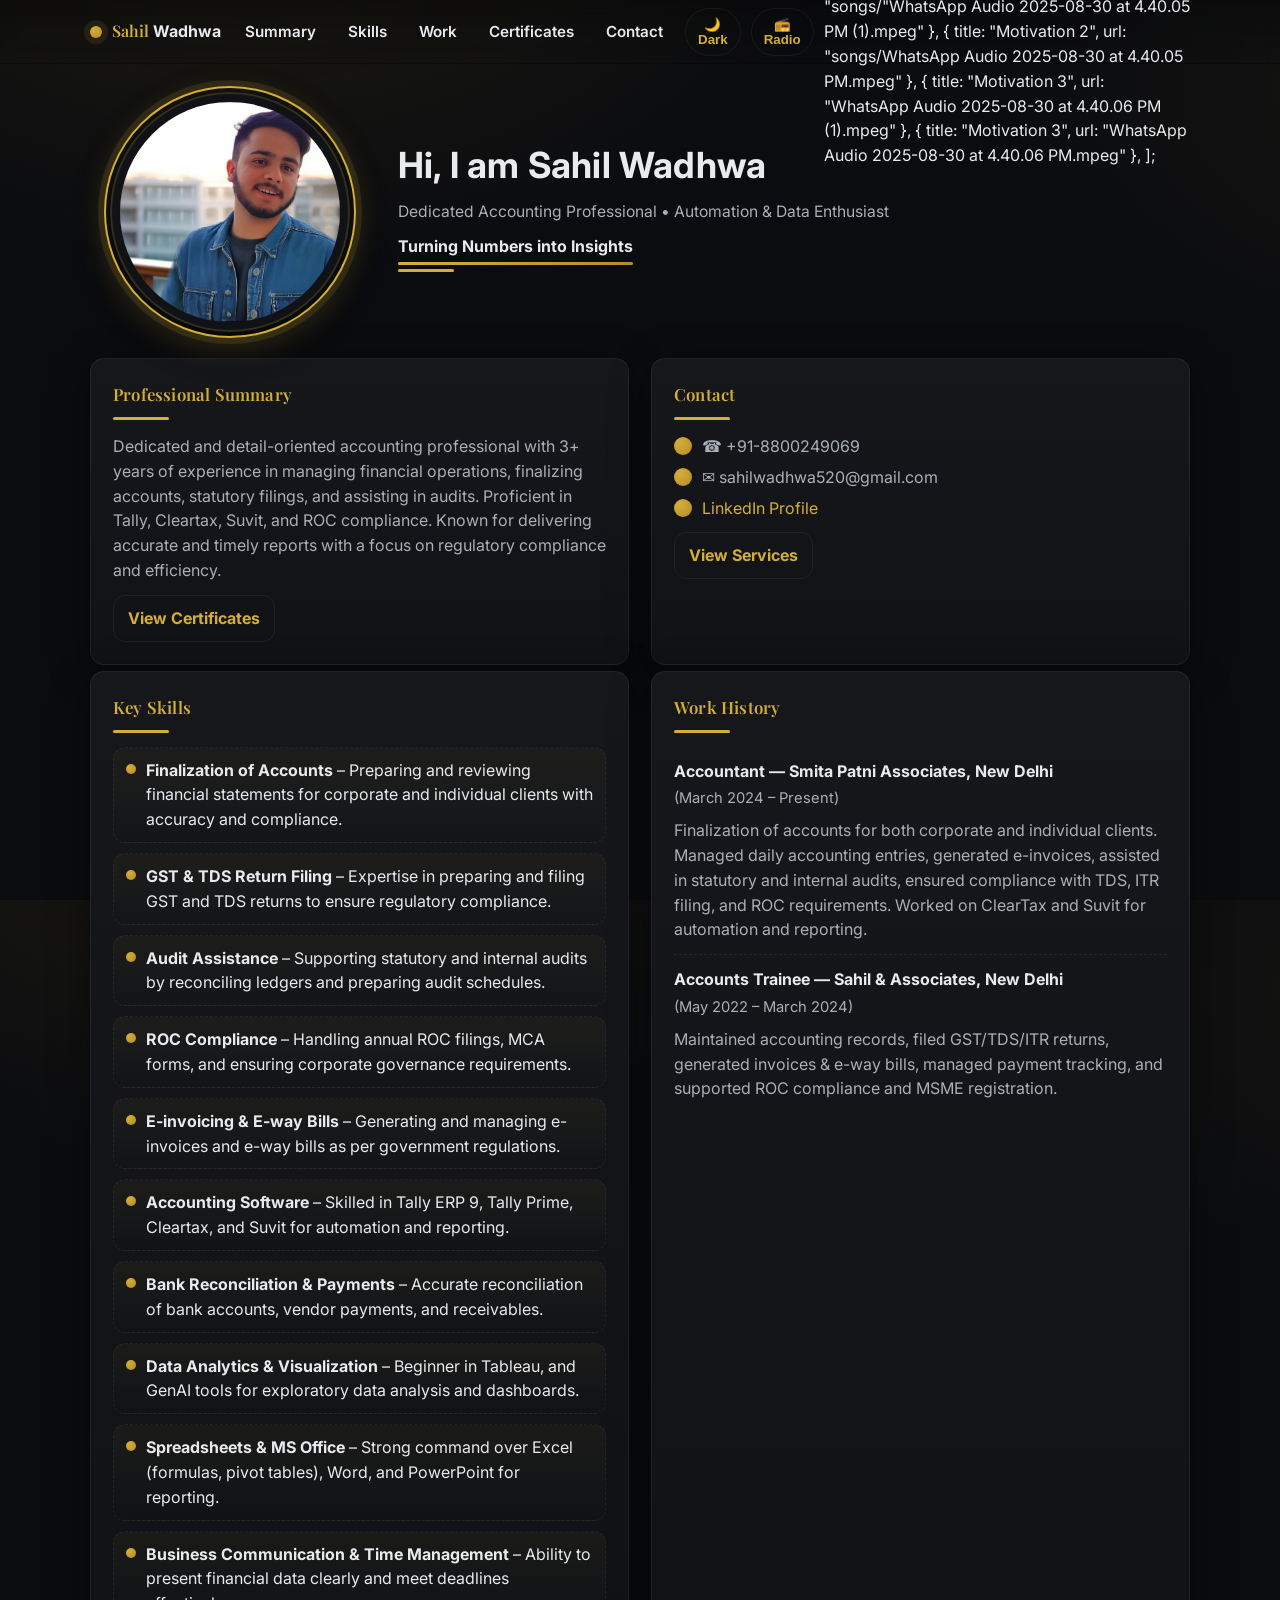
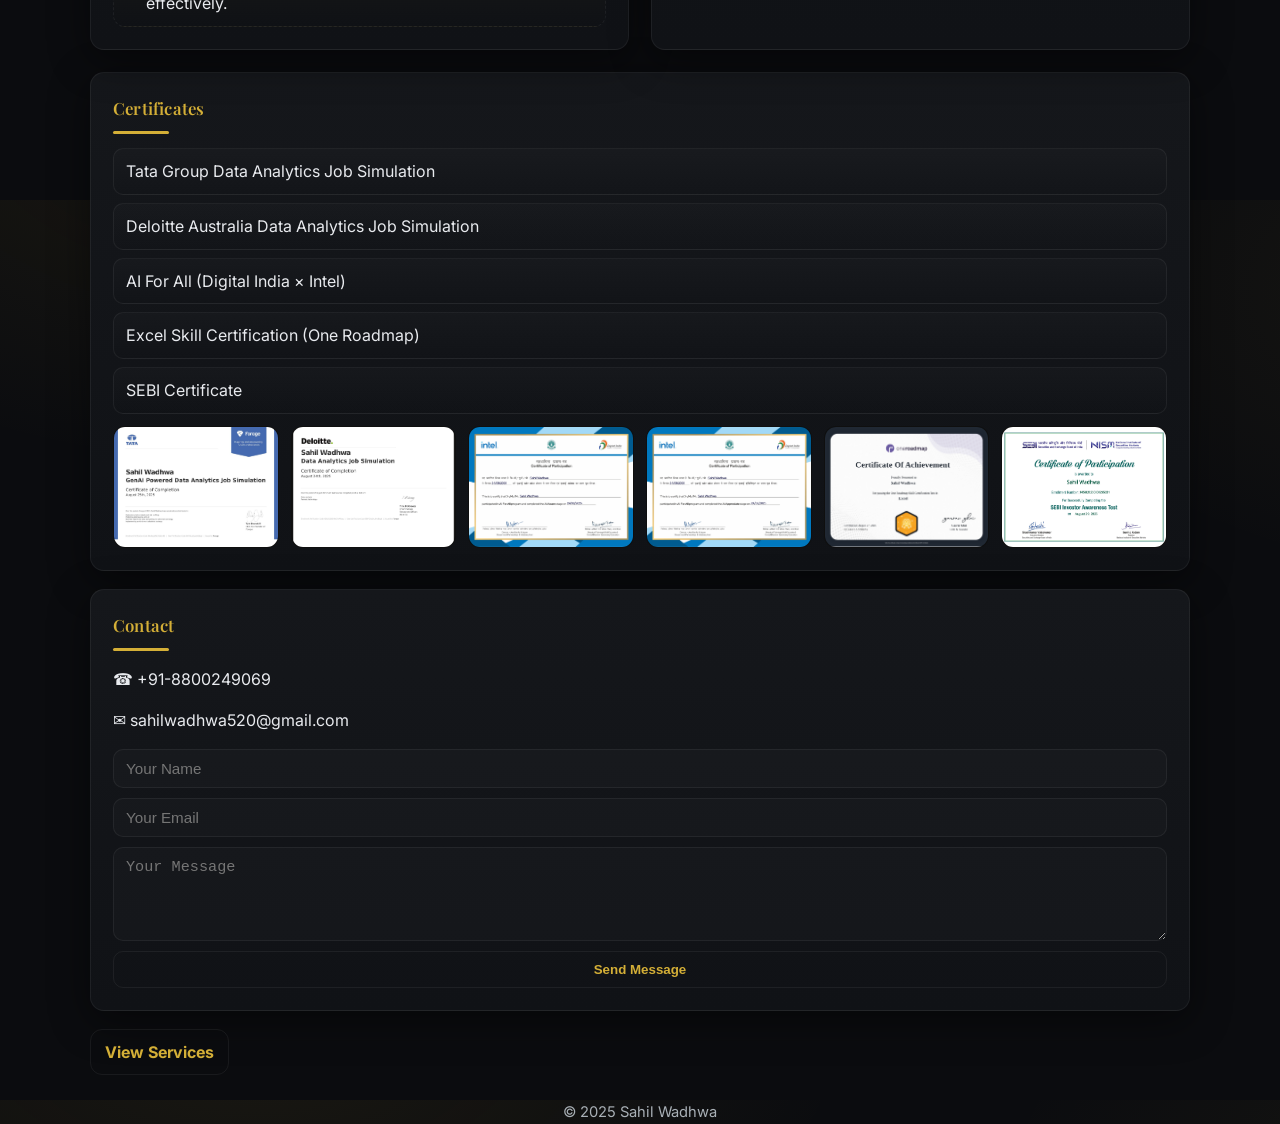
==== index.html @ a4e57da7 "Update index.html" ====
<!DOCTYPE html>
<html lang="en">
<head>
  <meta charset="utf-8" />
  <meta name="viewport" content="width=device-width,initial-scale=1"/>
  <title>Sahil Wadhwa — Portfolio / Resume</title>

  <!-- Fonts -->
  <link href="https://fonts.googleapis.com/css2?family=Inter:wght@300;400;600;700&family=Playfair+Display:wght@600&display=swap" rel="stylesheet">

  <style>
    :root{
      /* Gold palette */
      --gold: #d4af37;
      --gold-2: #b88a2a;
      --gold-soft: rgba(212, 175, 55, 0.18);

      /* Dark theme */
      --bg: #0b0c0f;
      --surface: #101216;
      --text: #e8eaee;
      --muted: #a9b0b6;
      --border: rgba(255,255,255,0.06);
      --shadow: 0 10px 40px rgba(0,0,0,0.45);

      /* Layout */
      --wrap: 1100px;
      --radius: 14px;
      --pad: 22px;
      --nav-height: 64px;
    }

    /* Light theme overrides */
    body.light {
      --bg: #fbfbfd;
      --surface: #ffffff;
      --text: #15171a;
      --muted: #5b6168;
      --border: rgba(0,0,0,0.08);
      --shadow: 0 10px 40px rgba(212,175,55,0.10);
    }

    /* Base reset */
    *{ box-sizing:border-box; }
    html,body{ height:100%; }
    body{
      margin:0;
      font-family: Inter, system-ui, -apple-system, "Segoe UI", Roboto, Arial, sans-serif;
      background:
        radial-gradient(1000px 600px at 20% -10%, rgba(212,175,55,0.08), transparent 60%),
        radial-gradient(900px 500px at 120% 10%, rgba(212,175,55,0.06), transparent 60%),
        var(--bg);
      color: var(--text);
      line-height:1.55;
      -webkit-font-smoothing:antialiased;
      -moz-osx-font-smoothing:grayscale;
      transition: background .35s ease, color .35s ease;
      padding-top: var(--nav-height); /* room for sticky nav */
    }

    a { color: var(--gold); text-decoration:none; }
    a:hover { text-decoration:underline; }

    .wrap { width:min(var(--wrap), 94%); margin: 28px auto 52px; }

    /* NAV */
    .nav {
      position: fixed;
      top: 0;
      left: 0;
      right: 0;
      height: var(--nav-height);
      z-index: 1200;
      backdrop-filter: blur(8px);
      display: flex;
      align-items: center;
      justify-content: center;
      background: linear-gradient(180deg, rgba(0,0,0,0.28), rgba(0,0,0,0.00));
      border-bottom: 1px solid transparent;
    }
    body.light .nav {
      background: linear-gradient(180deg, rgba(255,255,255,0.95), rgba(255,255,255,0.85));
      border-bottom: 1px solid var(--border);
    }
    .nav-inner{
      width:min(var(--wrap), 94%);
      display:flex;
      align-items:center;
      justify-content:space-between;
      gap:12px;
    }
    .brand{
      display:flex;
      align-items:center;
      gap:10px;
      font-weight:700;
    }
    .brand .mark{
      width:12px; height:12px; border-radius:50%;
      background: radial-gradient(circle at 30% 30%, var(--gold), var(--gold-2));
      box-shadow:0 0 0 6px rgba(212,175,55,0.10);
    }
    .brand em{
      font-family:"Playfair Display", serif;
      font-style:normal;
      color: var(--gold);
      font-weight:600;
    }

    /* nav links + hamburger */
    .nav-controls{ display:flex; align-items:center; gap:10px; }
    .nav-links{
      display:flex;
      gap:8px;
      align-items:center;
    }
    .nav-links a{
      padding:8px 12px;
      border-radius:10px;
      color: var(--text);
      font-weight:600;
      font-size:0.95rem;
      white-space:nowrap;
    }
    .nav-links a:hover{
      background: rgba(255,255,255,0.02);
      border:1px solid var(--border);
    }
    .toggle{
      display:inline-flex;
      align-items:center;
      gap:8px;
      padding:8px 12px;
      border-radius:999px;
      border:1px solid var(--border);
      background: transparent;
      color: var(--gold);
      cursor:pointer;
      font-weight:600;
    }

    /* Mobile: hamburger button */
    .hamburger{
      display:none;
      width:42px; height:42px; border-radius:8px;
      border:1px solid transparent;
      background:transparent;
      align-items:center; justify-content:center;
      cursor:pointer;
    }
    .hamburger:focus{ outline:2px solid rgba(212,175,55,0.14) }

    /* Mobile menu panel */
    .mobile-menu{
      display:none;
      position: fixed;
      top: var(--nav-height);
      left: 0;
      right: 0;
      background: linear-gradient(180deg, rgba(0,0,0,0.85), rgba(0,0,0,0.95));
      padding: 12px;
      z-index:1100;
      border-bottom: 1px solid var(--border);
    }
    .mobile-menu a{
      display:block;
      padding:10px 12px;
      border-radius:10px;
      color: var(--text);
      font-weight:600;
      text-decoration:none;
    }
    .mobile-menu a + a{ margin-top:8px; }

    /* HERO */
    .hero{
      display:grid; grid-template-columns: 280px 1fr; gap:28px; align-items:center;
      margin-top:8px; margin-bottom:26px;
    }
    @media (max-width:920px){
      .hero{ grid-template-columns: 1fr; text-align:center; gap:16px }
      .nav-links{ display:none; }
      .hamburger{ display:flex; }
    }

    .photo{
      width: 240px; height: 240px; margin: 0 auto;
      border-radius: 50%;
      position: relative;
      background: radial-gradient(60% 60% at 50% 40%, rgba(212,175,55,0.18), transparent 60%), var(--surface);
      box-shadow: inset 0 0 0 2px var(--gold-soft), 0 12px 40px rgba(0,0,0,0.25);
      display:grid; place-items:center;
    }
    .photo::before{
      content:""; position:absolute; inset:-6px;
      border-radius:50%;
      border: 2px solid var(--gold);
      box-shadow: 0 0 0 6px rgba(212,175,55,0.12), 0 8px 30px rgba(212,175,55,0.20);
      pointer-events:none;
    }
    .photo img{
      width: 92%; height: 92%; object-fit:cover; border-radius:50%;
      box-shadow: inset 0 0 0 2px rgba(255,255,255,0.06);
      display:block;
    }

    .hero h1{
      margin:0 0 6px 0; font-size: clamp(26px, 4.2vw, 36px);
      font-weight:700; letter-spacing:.2px;
    }
    .sub{
      margin:2px 0 10px 0; color: var(--muted); font-size: 0.98rem;
    }
    .tagline{
      display:inline-block; position:relative; font-weight:700;
      color: var(--text);
    }
    .tagline::after{
      content:""; position:absolute; left:0; right:0; bottom:-6px; height:3px;
      background: linear-gradient(90deg, var(--gold), var(--gold-2));
      border-radius:3px;
    }

    /* Card sections */
    .grid{
      display:grid; grid-template-columns: 1fr 1fr; gap:22px; margin-top: 6px;
    }
    @media (max-width:920px){ .grid{ grid-template-columns: 1fr } }

    .card{
      background: linear-gradient(180deg, rgba(255,255,255,0.02), rgba(0,0,0,0.02)), var(--surface);
      border:1px solid var(--border);
      border-radius: var(--radius);
      padding: var(--pad);
      box-shadow: var(--shadow);
    }

    .card h2{
      margin:0 0 10px 0; font-size:1.05rem; color:var(--gold);
      font-family:"Playfair Display", serif; font-weight:600; letter-spacing:.2px;
      display:flex; align-items:center; gap:10px;
    }
    .hline{
      height:3px; width:56px; background: var(--gold); border-radius:3px; margin: 10px 0 14px 0;
    }

    /* Summary text */
    .summary p{ margin:0; color: var(--muted); }

    /* Skills — clean checklist (no bars/percentages) */
    .skills ul{ list-style:none; padding:0; margin:0; display:grid; gap:10px }
    .skills li{
      display:flex; align-items:flex-start; gap:10px; color: var(--text);
      padding:10px 12px; border:1px dashed var(--border); border-radius: 12px;
      background: linear-gradient(180deg, rgba(212,175,55,0.05), rgba(0,0,0,0.02));
    }
    .dot{
      flex:0 0 auto; width:10px; height:10px; border-radius:50%;
      background: radial-gradient(circle at 30% 30%, var(--gold), var(--gold-2));
      margin-top:6px;
    }
    .skills b{ font-weight:700 }

    /* Work history */
    .jobs .item{ padding:12px 0; border-bottom:1px dashed var(--border) }
    .jobs .item:last-child{ border-bottom:none }
    .jobs h3{ margin:0; font-size:1rem; }
    .jobs .meta{ color: var(--muted); font-size:0.92rem; margin-top:4px }
    .jobs p{ margin:8px 0 0 0; color: var(--muted) }

    /* Certificates */
    .cert-list{
      display:grid; gap:8px; margin: 4px 0 10px 0;
    }
    .cert-list a{
      display:block; padding:10px 12px; border-radius: 10px;
      background: linear-gradient(180deg, rgba(255,255,255,0.02), rgba(0,0,0,0.02));
      border:1px solid var(--border); color: var(--text);
    }
    .cert-list a:hover{
      background: rgba(212,175,55,0.08);
      text-decoration:none;
    }
    .thumbs{
      display:grid; grid-template-columns: repeat(auto-fit, minmax(160px, 1fr)); gap:12px; margin-top:12px;
    }
    .thumbs a{
      display:block; border-radius: 12px; overflow:hidden; border:1px solid var(--border);
      background:#000;
    }
    .thumbs img{ width:100%; height:120px; object-fit:cover; display:block }
    .thumbs a:hover{ box-shadow: 0 12px 30px rgba(212,175,55,0.18) }

    /* Contact form and contact area */
    .contact p{ margin:6px 0; color: var(--muted); display:flex; align-items:center; gap:10px }
    .ico{ width:18px; height:18px; display:inline-block; border-radius:50%; background: radial-gradient(circle at 30% 30%, var(--gold), var(--gold-2)); }
    .contact-form form{
      margin-top:12px;
      display:grid;
      gap:10px;
    }
    .contact-form input[type="text"],
    .contact-form input[type="email"],
    .contact-form textarea{
      width:100%;
      padding:10px 12px;
      border-radius:10px;
      border:1px solid var(--border);
      background: rgba(255,255,255,0.02);
      color: var(--text);
      font-size:0.95rem;
      resize:vertical;
    }
    .contact-form button[type="submit"]{
      display:inline-block;
      padding:10px 14px;
      border-radius:10px;
      border:1px solid var(--border);
      color: var(--gold);
      background: transparent;
      font-weight:700;
      cursor:pointer;
    }
    .contact-form button[type="submit"]:hover{
      background: rgba(212,175,55,0.10);
      transform:translateY(-2px);
    }

    /* footer and misc buttons */
    .cta-row{ margin-top:12px; display:flex; gap:10px; flex-wrap:wrap; }
    .btn{
      display:inline-block; padding:10px 14px; border-radius:12px;
      border:1px solid var(--border); color: var(--gold); background: transparent;
      font-weight:700; text-decoration:none;
    }

    .foot{ text-align:center; color: var(--muted); font-size:0.92rem; margin-top: 26px; }

    /* small screens tweak */
    @media (max-width:520px){
      .photo{ width:180px; height:180px; }
      .hero h1{ font-size:22px; }
      .brand span{ font-size:0.95rem; }
      .nav-inner{ padding:0 6px; }
      .mobile-menu{ padding:10px 8px; }
    }
  </style>
</head>
<body class="dark">
  <!-- NAV -->
  <nav class="nav" role="navigation" aria-label="Main navigation">
    <div class="nav-inner">
      <div class="brand" aria-hidden="false">
        <span class="mark" aria-hidden="true"></span>
        <span><em>Sahil</em>&nbsp;Wadhwa</span>
      </div>

      <div class="nav-controls" aria-hidden="false">
        <!-- normal links (desktop) -->
        <div class="nav-links" role="menubar" aria-label="Primary">
          <a href="#summary" role="menuitem">Summary</a>
          <a href="#skills" role="menuitem">Skills</a>
          <a href="#work" role="menuitem">Work</a>
          <a href="#certificates" role="menuitem">Certificates</a>
          <a href="#contact" role="menuitem">Contact</a>
        </div>
        <!-- theme toggle -->
        <button id="toggleTheme" class="toggle" aria-pressed="false" title="Toggle theme">🌙 Dark</button
        <!-- music toggle -->
        <button id="toggleMusic" class="toggle" aria-pressed="false" title="Toggle motivational music">📻 Radio</button>
        audio.onended = () => {
        currentIndex = (currentIndex + 1) % songs.length;
        audio.src = songs[currentIndex].url;
        audio.play();
};
        <!-- Hidden audio player -->
        <audio id="motivationalPlayer" loop preload="auto">
        <source src="WhatsApp Audio 2025-08-30 at 4.40.05 PM (1).mpeg" type="audio/mpeg">
        <source src="WhatsApp Audio 2025-08-30 at 4.40.05 PM.mpeg" type="audio/mpeg">
        <source src="WhatsApp Audio 2025-08-30 at 4.40.06 PM (1).mpeg" type="audio/mpeg">
        <source src="WhatsApp Audio 2025-08-30 at 4.40.06 PM.mpeg" type="audio/mpeg">
                </audio>
        const songs = [
      { title: "Motivation 1", url: "songs/"WhatsApp Audio 2025-08-30 at 4.40.05 PM (1).mpeg" },
      { title: "Motivation 2", url: "songs/WhatsApp Audio 2025-08-30 at 4.40.05 PM.mpeg" },
      { title: "Motivation 3", url: "WhatsApp Audio 2025-08-30 at 4.40.06 PM (1).mpeg" },
      { title: "Motivation 3", url: "WhatsApp Audio 2025-08-30 at 4.40.06 PM.mpeg" },
];
        <!-- hamburger (mobile) -->
        <button id="hamburger" class="hamburger" aria-expanded="false" aria-controls="mobile-menu" aria-label="Open menu">
          <!-- simple hamburger icon -->
          <svg width="20" height="14" viewBox="0 0 20 14" fill="none" xmlns="http://www.w3.org/2000/svg" aria-hidden="true">
            <rect width="20" height="2" rx="1" fill="currentColor"></rect>
            <rect y="6" width="20" height="2" rx="1" fill="currentColor"></rect>
            <rect y="12" width="20" height="2" rx="1" fill="currentColor"></rect>
          </svg>
        </button>
      </div>
    </div>

    <!-- mobile menu -->
    <div id="mobile-menu" class="mobile-menu" aria-hidden="true">
      <a href="#summary">Summary</a>
      <a href="#skills">Skills</a>
      <a href="#work">Work</a>
      <a href="#certificates">Certificates</a>
      <a href="#contact">Contact</a>
    </div>
  </nav>

  <main class="wrap" id="maincontent">
    <!-- HERO -->
    <section class="hero" id="home" aria-label="Intro">
      <div class="photo" aria-hidden="false">
        <img src="447249813_1203509420712582_6993872872281139809_n..webp.jpg" alt="Sahil Wadhwa">
      </div>
      <div>
        <h1>Hi, I am Sahil Wadhwa</h1>
        <p class="sub">Dedicated Accounting Professional • Automation & Data Enthusiast</p>
        <div class="tagline">Turning Numbers into Insights</div>
        <div class="hline" aria-hidden="true"></div>
      </div>
    </section>

    <!-- GRID: SUMMARY + CONTACT -->
    <div class="grid" role="region" aria-label="Summary and contact">
      <!-- SUMMARY -->
      <section id="summary" class="card summary" aria-label="Professional Summary">
        <h2>Professional Summary</h2>
        <div class="hline" aria-hidden="true"></div>
        <p>Dedicated and detail-oriented accounting professional with 3+ years of experience in managing financial operations, finalizing accounts, statutory filings, and assisting in audits. Proficient in Tally, Cleartax, Suvit, and ROC compliance. Known for delivering accurate and timely reports with a focus on regulatory compliance and efficiency.</p>
        <div class="cta-row">
          <a class="btn" href="#certificates">View Certificates</a>
        </div>
      </section>

      <!-- CONTACT -->
      <section id="contact" class="card contact" aria-label="Contact">
        <h2>Contact</h2>
        <div class="hline" aria-hidden="true"></div>
        <p><span class="ico" aria-hidden="true"></span> ☎ +91-8800249069</p>
        <p><span class="ico" aria-hidden="true"></span> ✉ sahilwadhwa520@gmail.com</p>
        <p><span class="ico" aria-hidden="true"></span> <a href="https://www.linkedin.com/in/sahil-wadhwa-926503189" target="_blank" rel="noopener">LinkedIn Profile</a></p>

        <div class="cta-row">
          <a class="btn" href="Services.html">View Services</a>
        </div>
      </section>
    </div>

    <!-- GRID: SKILLS + WORK -->
    <div class="grid" role="region" aria-label="Skills and work">
      <!-- SKILLS -->
      <section id="skills" class="card skills" aria-label="Key Skills">
        <h2>Key Skills</h2>
        <div class="hline" aria-hidden="true"></div>
        <ul>
          <li><span class="dot" aria-hidden="true"></span><span><b>Finalization of Accounts</b> – Preparing and reviewing financial statements for corporate and individual clients with accuracy and compliance.</span></li>
          <li><span class="dot" aria-hidden="true"></span><span><b>GST &amp; TDS Return Filing</b> – Expertise in preparing and filing GST and TDS returns to ensure regulatory compliance.</span></li>
          <li><span class="dot" aria-hidden="true"></span><span><b>Audit Assistance</b> – Supporting statutory and internal audits by reconciling ledgers and preparing audit schedules.</span></li>
          <li><span class="dot" aria-hidden="true"></span><span><b>ROC Compliance</b> – Handling annual ROC filings, MCA forms, and ensuring corporate governance requirements.</span></li>
          <li><span class="dot" aria-hidden="true"></span><span><b>E-invoicing &amp; E-way Bills</b> – Generating and managing e-invoices and e-way bills as per government regulations.</span></li>
          <li><span class="dot" aria-hidden="true"></span><span><b>Accounting Software</b> – Skilled in Tally ERP 9, Tally Prime, Cleartax, and Suvit for automation and reporting.</span></li>
          <li><span class="dot" aria-hidden="true"></span><span><b>Bank Reconciliation &amp; Payments</b> – Accurate reconciliation of bank accounts, vendor payments, and receivables.</span></li>
          <li><span class="dot" aria-hidden="true"></span><span><b>Data Analytics &amp; Visualization</b> – Beginner in Tableau, and GenAI tools for exploratory data analysis and dashboards.</span></li>
          <li><span class="dot" aria-hidden="true"></span><span><b>Spreadsheets &amp; MS Office</b> – Strong command over Excel (formulas, pivot tables), Word, and PowerPoint for reporting.</span></li>
          <li><span class="dot" aria-hidden="true"></span><span><b>Business Communication &amp; Time Management</b> – Ability to present financial data clearly and meet deadlines effectively.</span></li>
        </ul>
      </section>

      <!-- WORK -->
      <section id="work" class="card jobs" aria-label="Work History">
        <h2>Work History</h2>
        <div class="hline" aria-hidden="true"></div>

        <div class="item">
          <h3>Accountant — Smita Patni Associates, New Delhi</h3>
          <div class="meta">(March 2024 – Present)</div>
          <p>Finalization of accounts for both corporate and individual clients. Managed daily accounting entries, generated e-invoices, assisted in statutory and internal audits, ensured compliance with TDS, ITR filing, and ROC requirements. Worked on ClearTax and Suvit for automation and reporting.</p>
        </div>

        <div class="item">
          <h3>Accounts Trainee — Sahil & Associates, New Delhi</h3>
          <div class="meta">(May 2022 – March 2024)</div>
          <p>Maintained accounting records, filed GST/TDS/ITR returns, generated invoices &amp; e-way bills, managed payment tracking, and supported ROC compliance and MSME registration.</p>
        </div>
      </section>
    </div>

    <!-- CERTIFICATES -->
    <section id="certificates" class="card" aria-label="Certificates" style="margin-top:22px">
      <h2>Certificates</h2>
      <div class="hline" aria-hidden="true"></div>

      <div class="cert-list">
        <a href="tata certificate -page-001.jpg" target="_blank">Tata Group Data Analytics Job Simulation</a>
        <a href="Deloitte Certificate-page-001.jpg" target="_blank">Deloitte Australia Data Analytics Job Simulation</a>
        <a href="Sahil Wadhwa_AI_AWARE_CERTIFICATE.png" target="_blank">AI For All (Digital India × Intel)</a>
        <a href="Excel-Certificate_page-0001.jpg" target="_blank">Excel Skill Certification (One Roadmap)</a>
        <a href="Certificate_sebi-0001.jpg" target="_blank">SEBI Certificate</a>
      </div>

      <div class="thumbs" aria-hidden="false">
        <a href="tata certificate -page-001.jpg" target="_blank"><img src="tata certificate -page-001.jpg" alt="Tata Group Certificate"></a>
        <a href="Deloitte Certificate-page-001.jpg" target="_blank"><img src="Deloitte Certificate-page-001.jpg" alt="Deloitte Certificate"></a>
        <a href="Sahil Wadhwa_AI_AWARE_CERTIFICATE.png" target="_blank"><img src="Sahil Wadhwa_AI_AWARE_CERTIFICATE.png" alt="AI For All Certificate"></a>
        <a href="Sahil Wadhwa_AI_APPRECIATE_CERTIFICATE.png" target="_blank"><img src="Sahil Wadhwa_AI_APPRECIATE_CERTIFICATE.png" alt="AI Appreciate Certificate"></a>
        <a href="Excel-Certificate_page-0001.jpg" target="_blank"><img src="Excel-Certificate_page-0001.jpg" alt="Excel by Oneroadmap"></a>
        <a href="Certificate_sebi-0001.jpg" target="_blank"><img src="Certificate_sebi-0001.jpg" alt="SEBI Certificate"></a>
      </div>
    </section>

    <!-- Contact form (Formspree) -->
    <section class="card contact-form" aria-label="Contact form" style="margin-top:18px">
      <h2>Contact</h2>
      <div class="hline" aria-hidden="true"></div>
      <p>☎ +91-8800249069</p>
      <p>✉ sahilwadhwa520@gmail.com</p>

      <form action="https://formspree.io/f/mldwjbnv" method="POST" aria-label="Contact form">
        <input type="text" name="name" placeholder="Your Name" required>
        <input type="email" name="_replyto" placeholder="Your Email" required>
        <textarea name="message" rows="4" placeholder="Your Message" required></textarea>
        <button type="submit">Send Message</button>
      </form>
    </section>

    <div style="margin-top:18px">
      <a class="btn" href="Services.html">View Services</a>
    </div>

    <p class="foot">© 2025 Sahil Wadhwa</p>
  </main>

  <!-- JS: theme toggle, mobile menu -->
  <script>
    (function(){
      const body = document.body;
      const themeBtn = document.getElementById('toggleTheme');

      // Load saved theme
      const saved = localStorage.getItem('theme') || 'dark';
      if (saved === 'light') {
        body.classList.add('light');
        themeBtn.textContent = '☀️ Light';
        themeBtn.setAttribute('aria-pressed','true');
      } else {
        body.classList.remove('light');
        themeBtn.textContent = '🌙 Dark';
        themeBtn.setAttribute('aria-pressed','false');
      }

      themeBtn.addEventListener('click', () => {
        const isLight = body.classList.toggle('light');
        themeBtn.textContent = isLight ? '☀️ Light' : '🌙 Dark';
        themeBtn.setAttribute('aria-pressed', isLight ? 'true' : 'false');
        localStorage.setItem('theme', isLight ? 'light' : 'dark');
      });

      // Mobile menu toggle
      const hamburger = document.getElementById('hamburger');
      const mobileMenu = document.getElementById('mobile-menu');

      function closeMobileMenu(){
        mobileMenu.style.display = 'none';
        hamburger.setAttribute('aria-expanded','false');
        mobileMenu.setAttribute('aria-hidden','true');
      }
      function openMobileMenu(){
        mobileMenu.style.display = 'block';
        hamburger.setAttribute('aria-expanded','true');
        mobileMenu.setAttribute('aria-hidden','false');
      }

      // set initial mobile menu state hidden for small screens
      closeMobileMenu();

      hamburger.addEventListener('click', (e) => {
        const expanded = hamburger.getAttribute('aria-expanded') === 'true';
        if (expanded) closeMobileMenu(); else openMobileMenu();
      });

      // close mobile menu on link click
      mobileMenu.querySelectorAll('a').forEach(a => {
        a.addEventListener('click', () => { closeMobileMenu(); });
      });

      // Accessibility: close mobile menu on Escape
      document.addEventListener('keydown', (e) => {
        if (e.key === 'Escape') closeMobileMenu();
      });
      // Music toggle
     const musicBtn = document.getElementById('toggleMusic');
     const player = document.getElementById('motivationalPlayer');

    musicBtn.addEventListener('click', () => {
    if (player.paused) {
    player.play();
    musicBtn.innerHTML = '🔊 Playing';
    musicBtn.setAttribute('aria-pressed', 'true');
  } else {
    player.pause();
    musicBtn.innerHTML = '📻 Radio';
    musicBtn.setAttribute('aria-pressed', 'false');
  }
});
      // Improve layout on orientation change / resize: hide mobile menu if desktop
      window.addEventListener('resize', () => {
        if (window.innerWidth > 920) {
          // ensure mobile menu closed
          closeMobileMenu();
        }
      });

    })();
  </script>
</body>
</html>
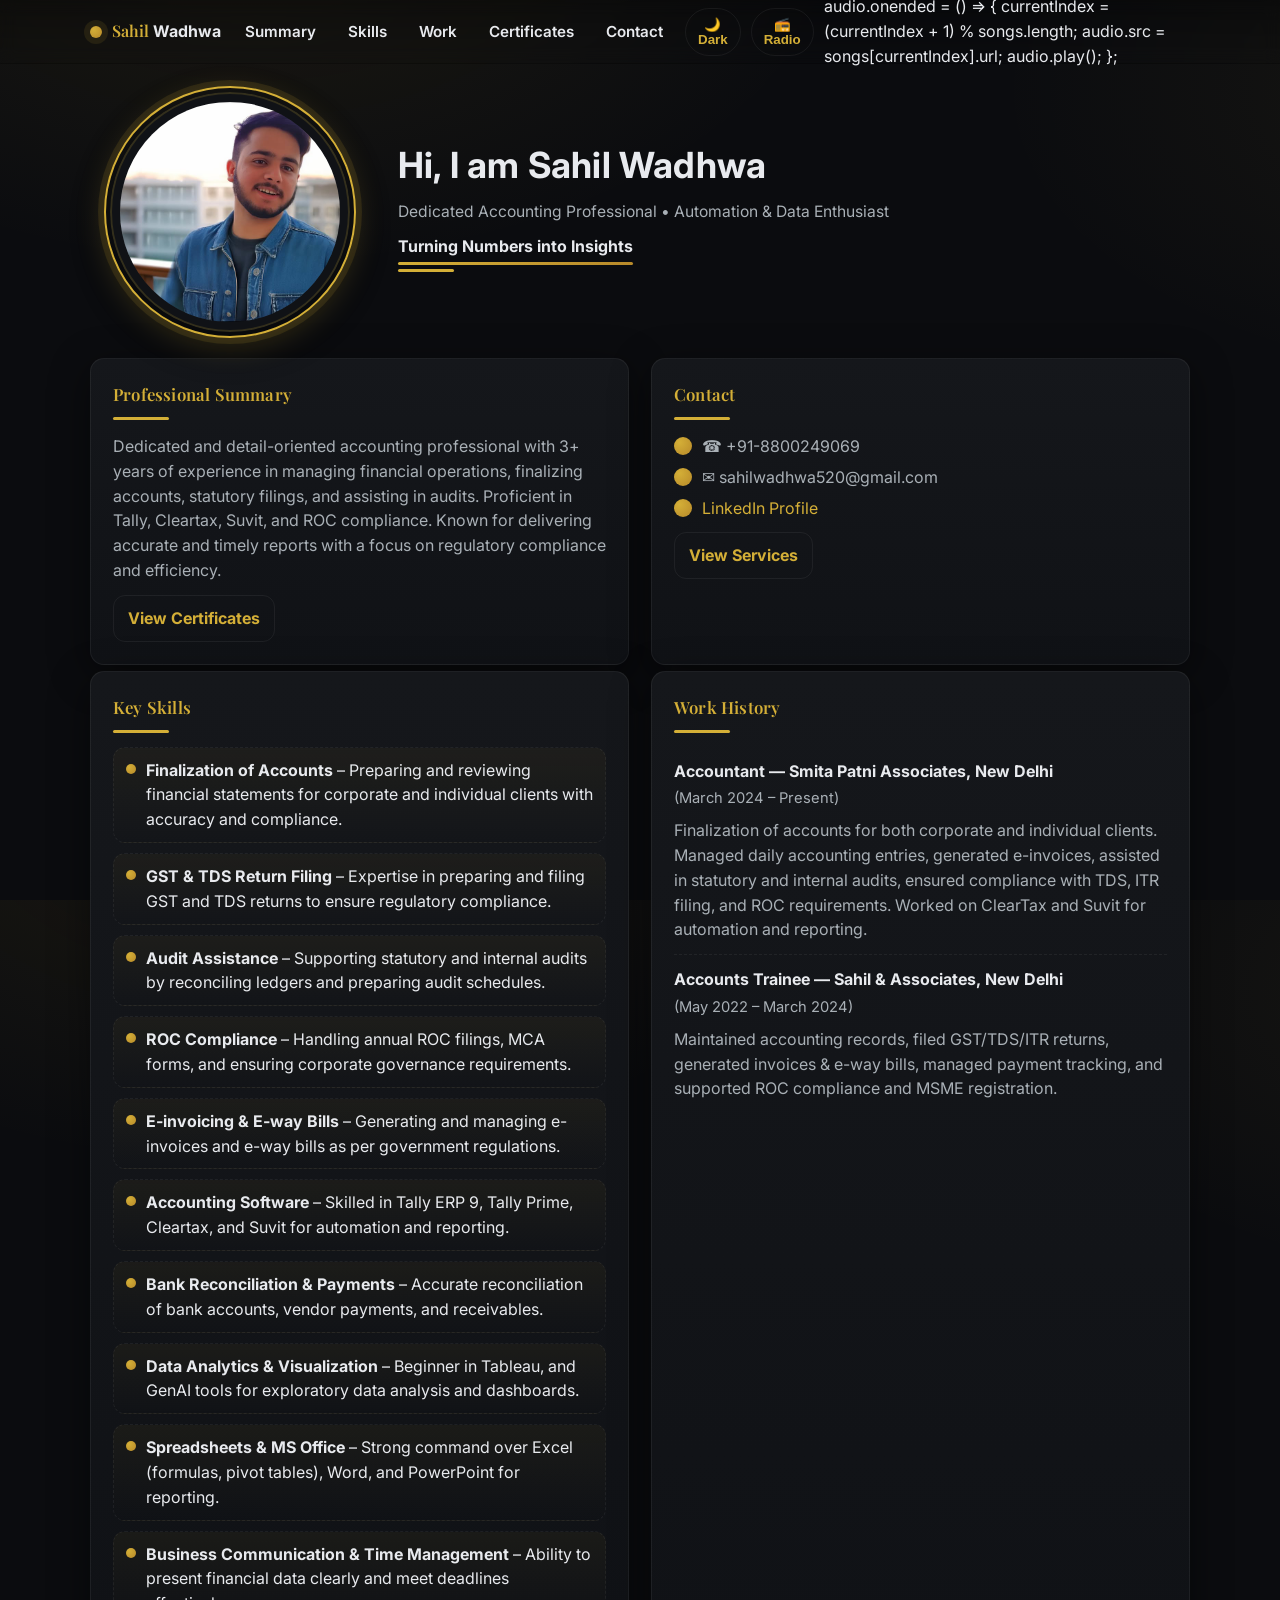
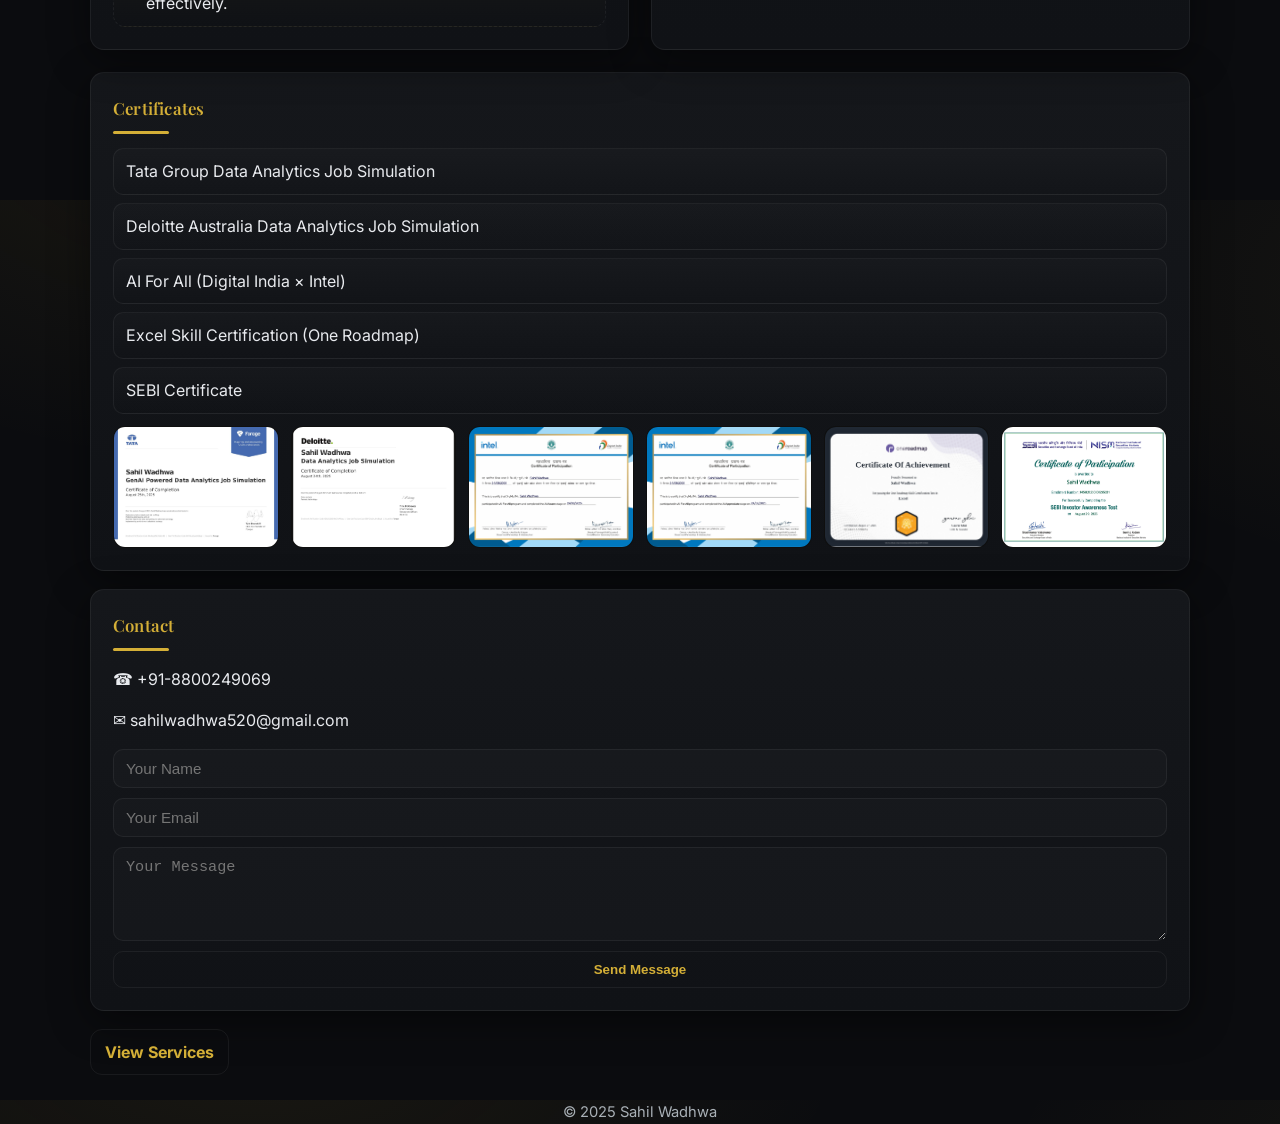
==== commit e29ff0a1: "Update index.html" ====
--- a/index.html
+++ b/index.html
@@ -380,12 +380,6 @@
         <source src="WhatsApp Audio 2025-08-30 at 4.40.06 PM (1).mpeg" type="audio/mpeg">
         <source src="WhatsApp Audio 2025-08-30 at 4.40.06 PM.mpeg" type="audio/mpeg">
                 </audio>
-        const songs = [
-      { title: "Motivation 1", url: "songs/"WhatsApp Audio 2025-08-30 at 4.40.05 PM (1).mpeg" },
-      { title: "Motivation 2", url: "songs/WhatsApp Audio 2025-08-30 at 4.40.05 PM.mpeg" },
-      { title: "Motivation 3", url: "WhatsApp Audio 2025-08-30 at 4.40.06 PM (1).mpeg" },
-      { title: "Motivation 3", url: "WhatsApp Audio 2025-08-30 at 4.40.06 PM.mpeg" },
-];
         <!-- hamburger (mobile) -->
         <button id="hamburger" class="hamburger" aria-expanded="false" aria-controls="mobile-menu" aria-label="Open menu">
           <!-- simple hamburger icon -->
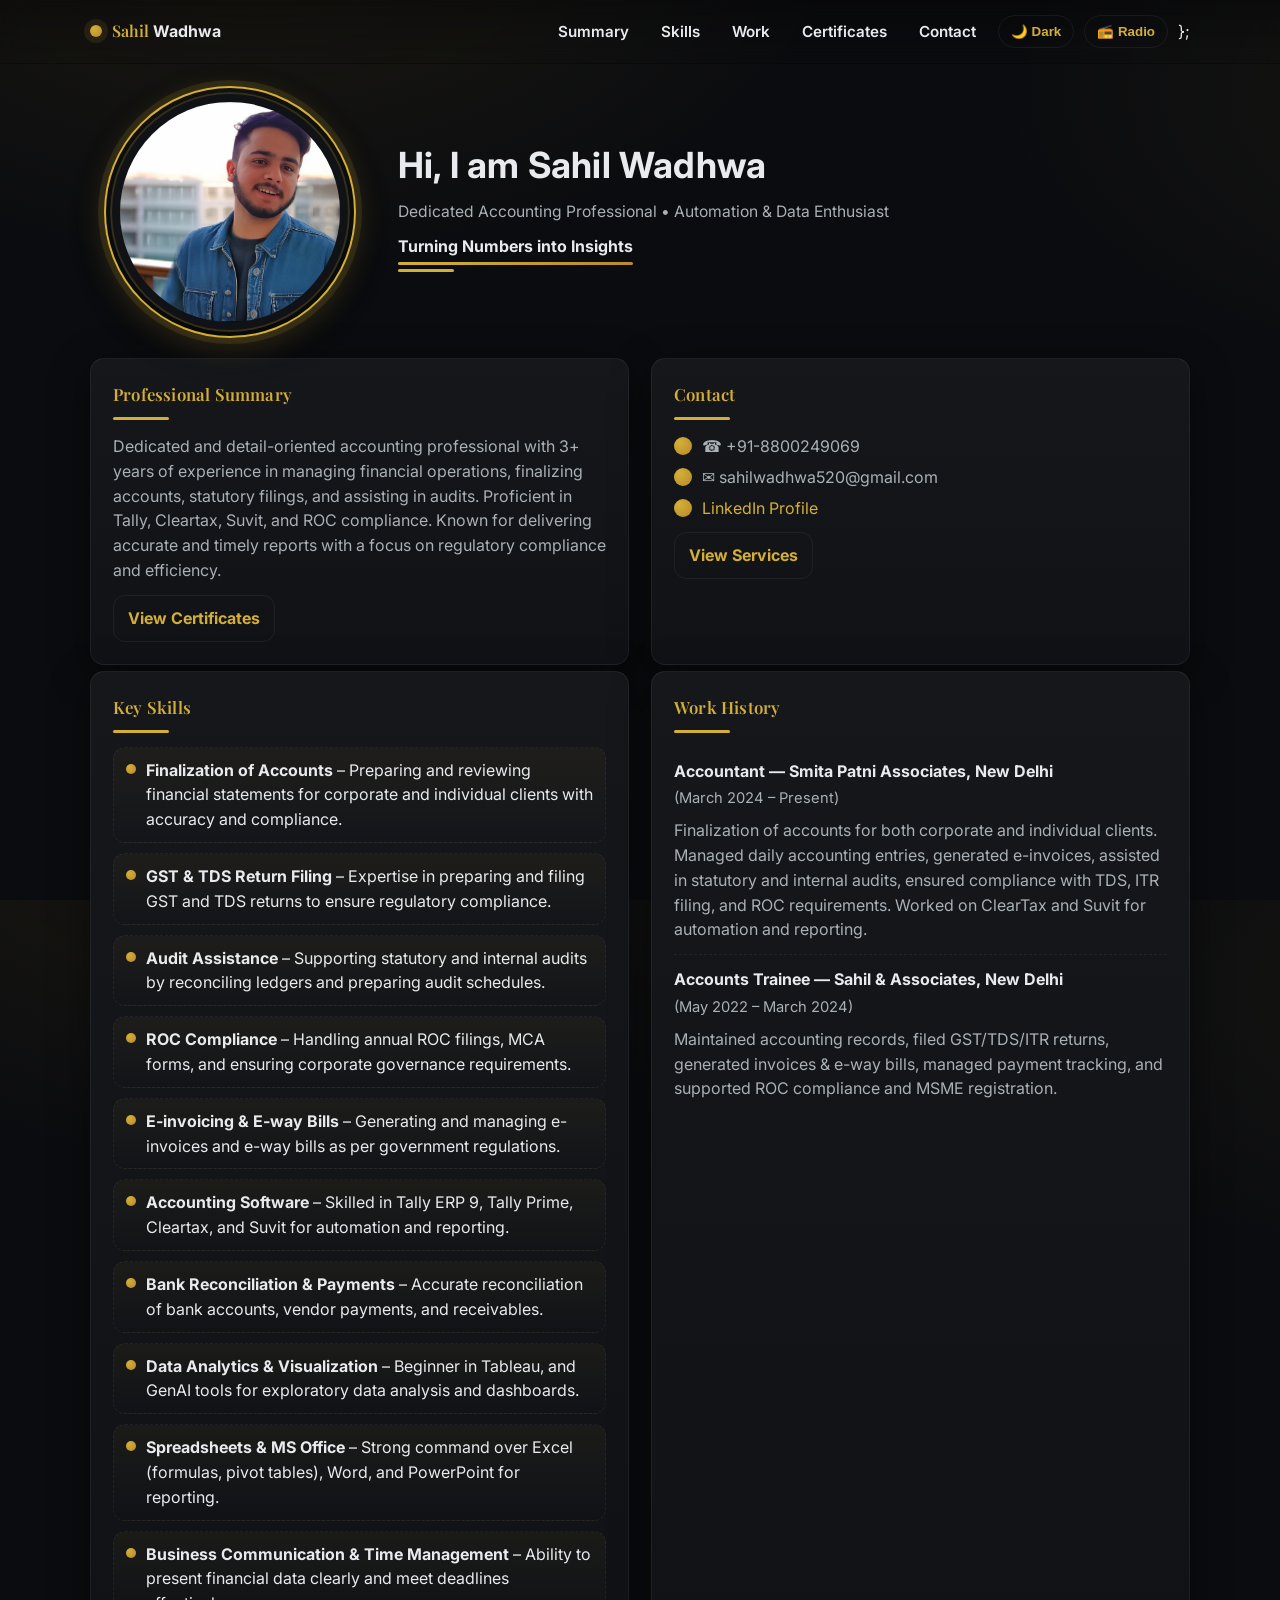
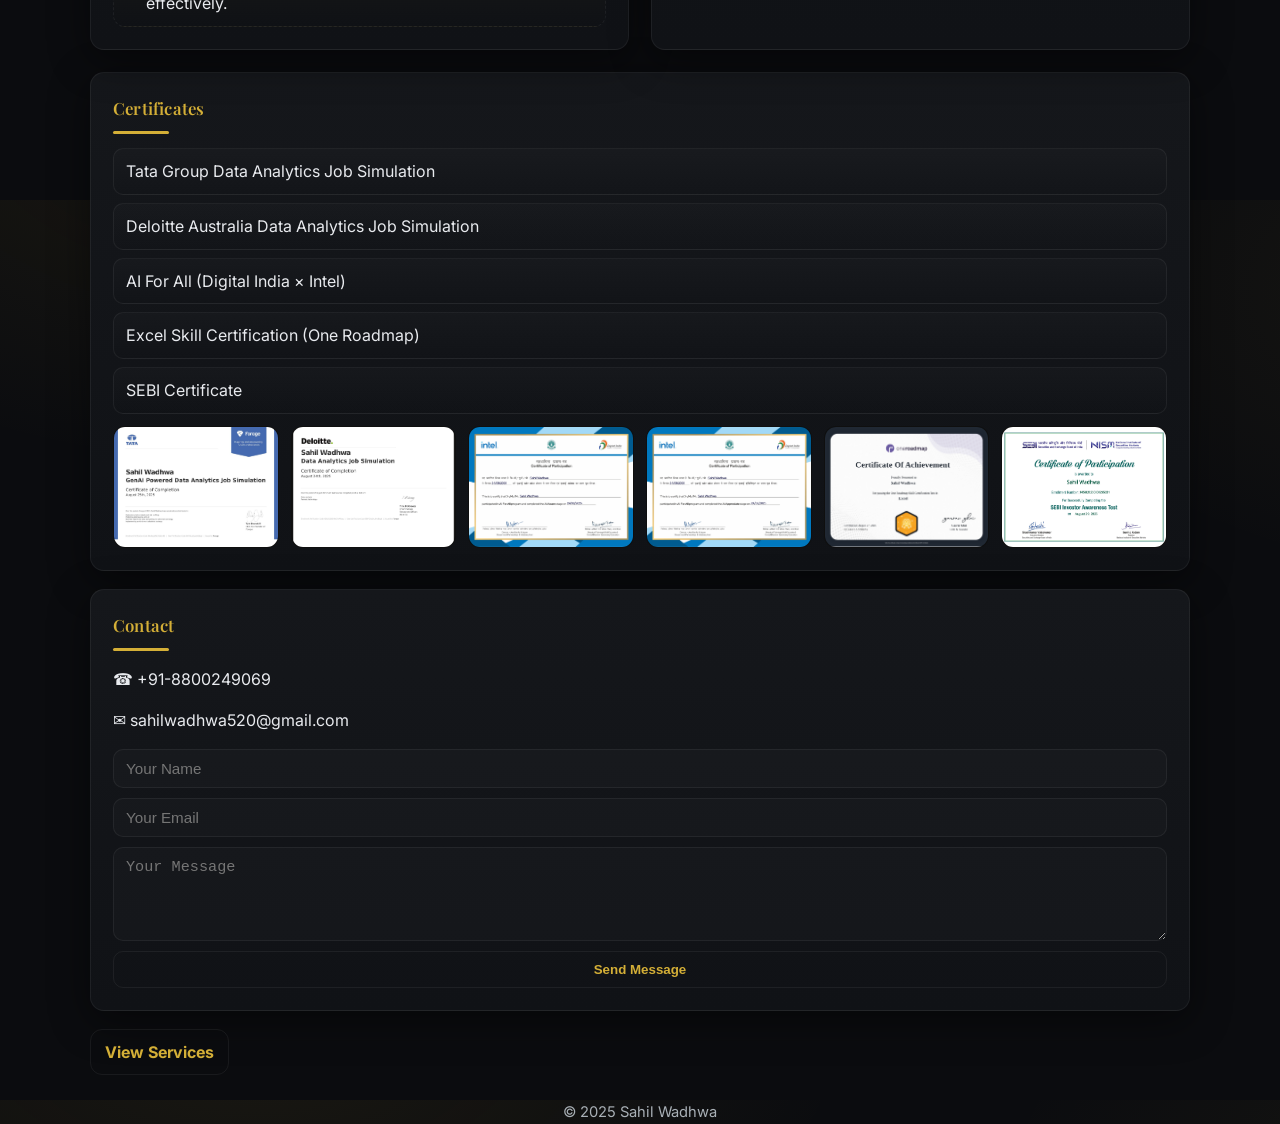
==== commit 3b8df5c6: "Update index.html" ====
--- a/index.html
+++ b/index.html
@@ -368,10 +368,6 @@
         <button id="toggleTheme" class="toggle" aria-pressed="false" title="Toggle theme">🌙 Dark</button
         <!-- music toggle -->
         <button id="toggleMusic" class="toggle" aria-pressed="false" title="Toggle motivational music">📻 Radio</button>
-        audio.onended = () => {
-        currentIndex = (currentIndex + 1) % songs.length;
-        audio.src = songs[currentIndex].url;
-        audio.play();
 };
         <!-- Hidden audio player -->
         <audio id="motivationalPlayer" loop preload="auto">
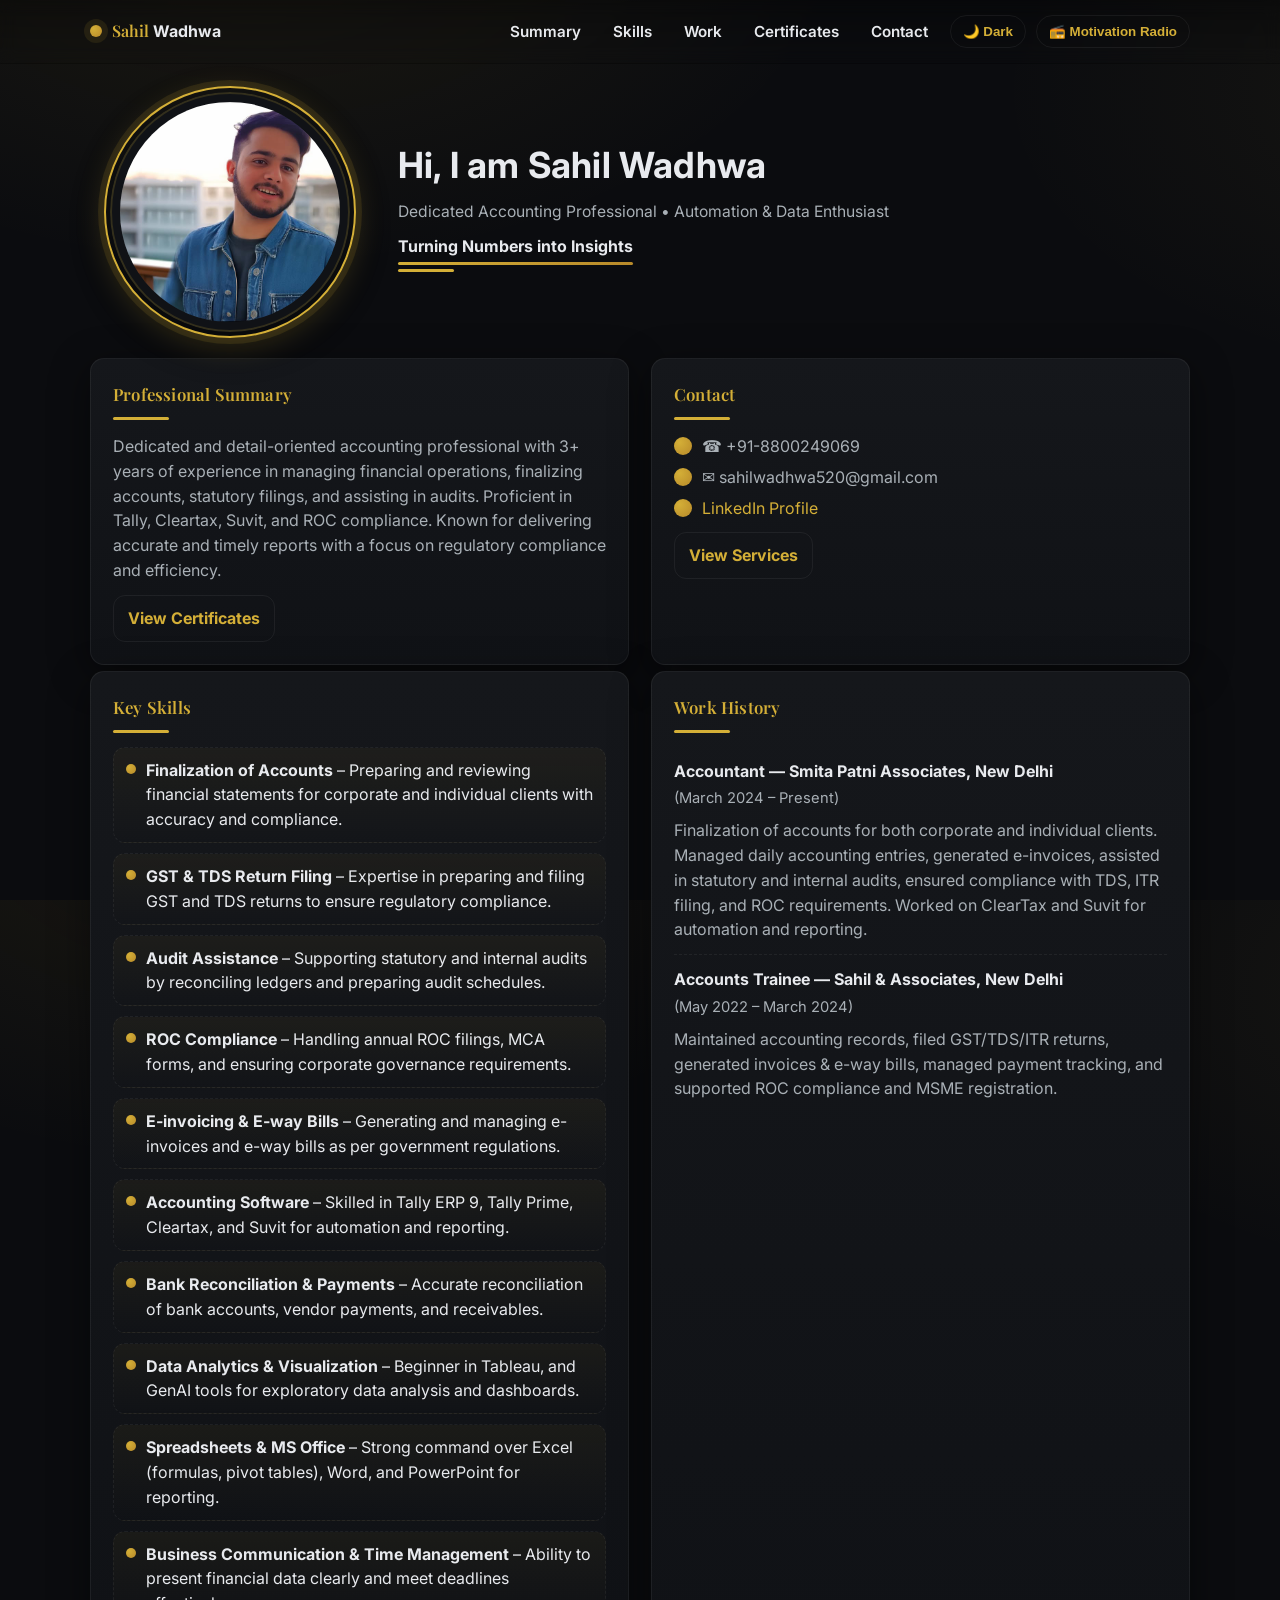
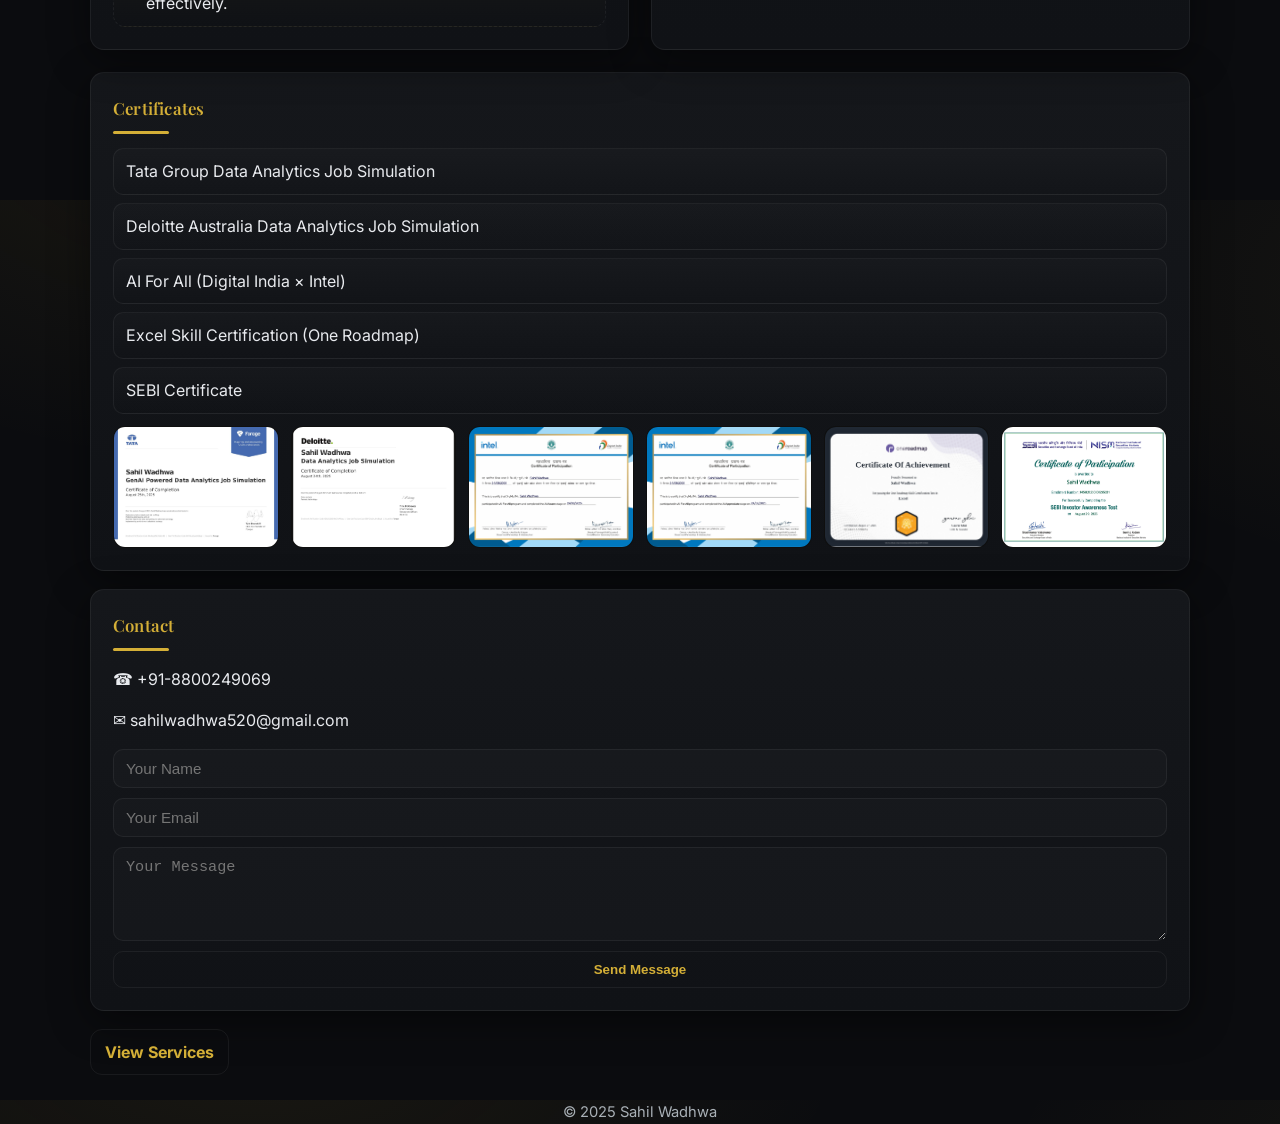
==== commit 59f00bdc: "Update index.html" ====
--- a/index.html
+++ b/index.html
@@ -367,8 +367,7 @@
         <!-- theme toggle -->
         <button id="toggleTheme" class="toggle" aria-pressed="false" title="Toggle theme">🌙 Dark</button
         <!-- music toggle -->
-        <button id="toggleMusic" class="toggle" aria-pressed="false" title="Toggle motivational music">📻 Radio</button>
-};
+        <button id="toggleMusic" class="toggle" aria-pressed="false" title="Toggle motivational music">📻 Motivation Radio</button>
         <!-- Hidden audio player -->
         <audio id="motivationalPlayer" loop preload="auto">
         <source src="WhatsApp Audio 2025-08-30 at 4.40.05 PM (1).mpeg" type="audio/mpeg">
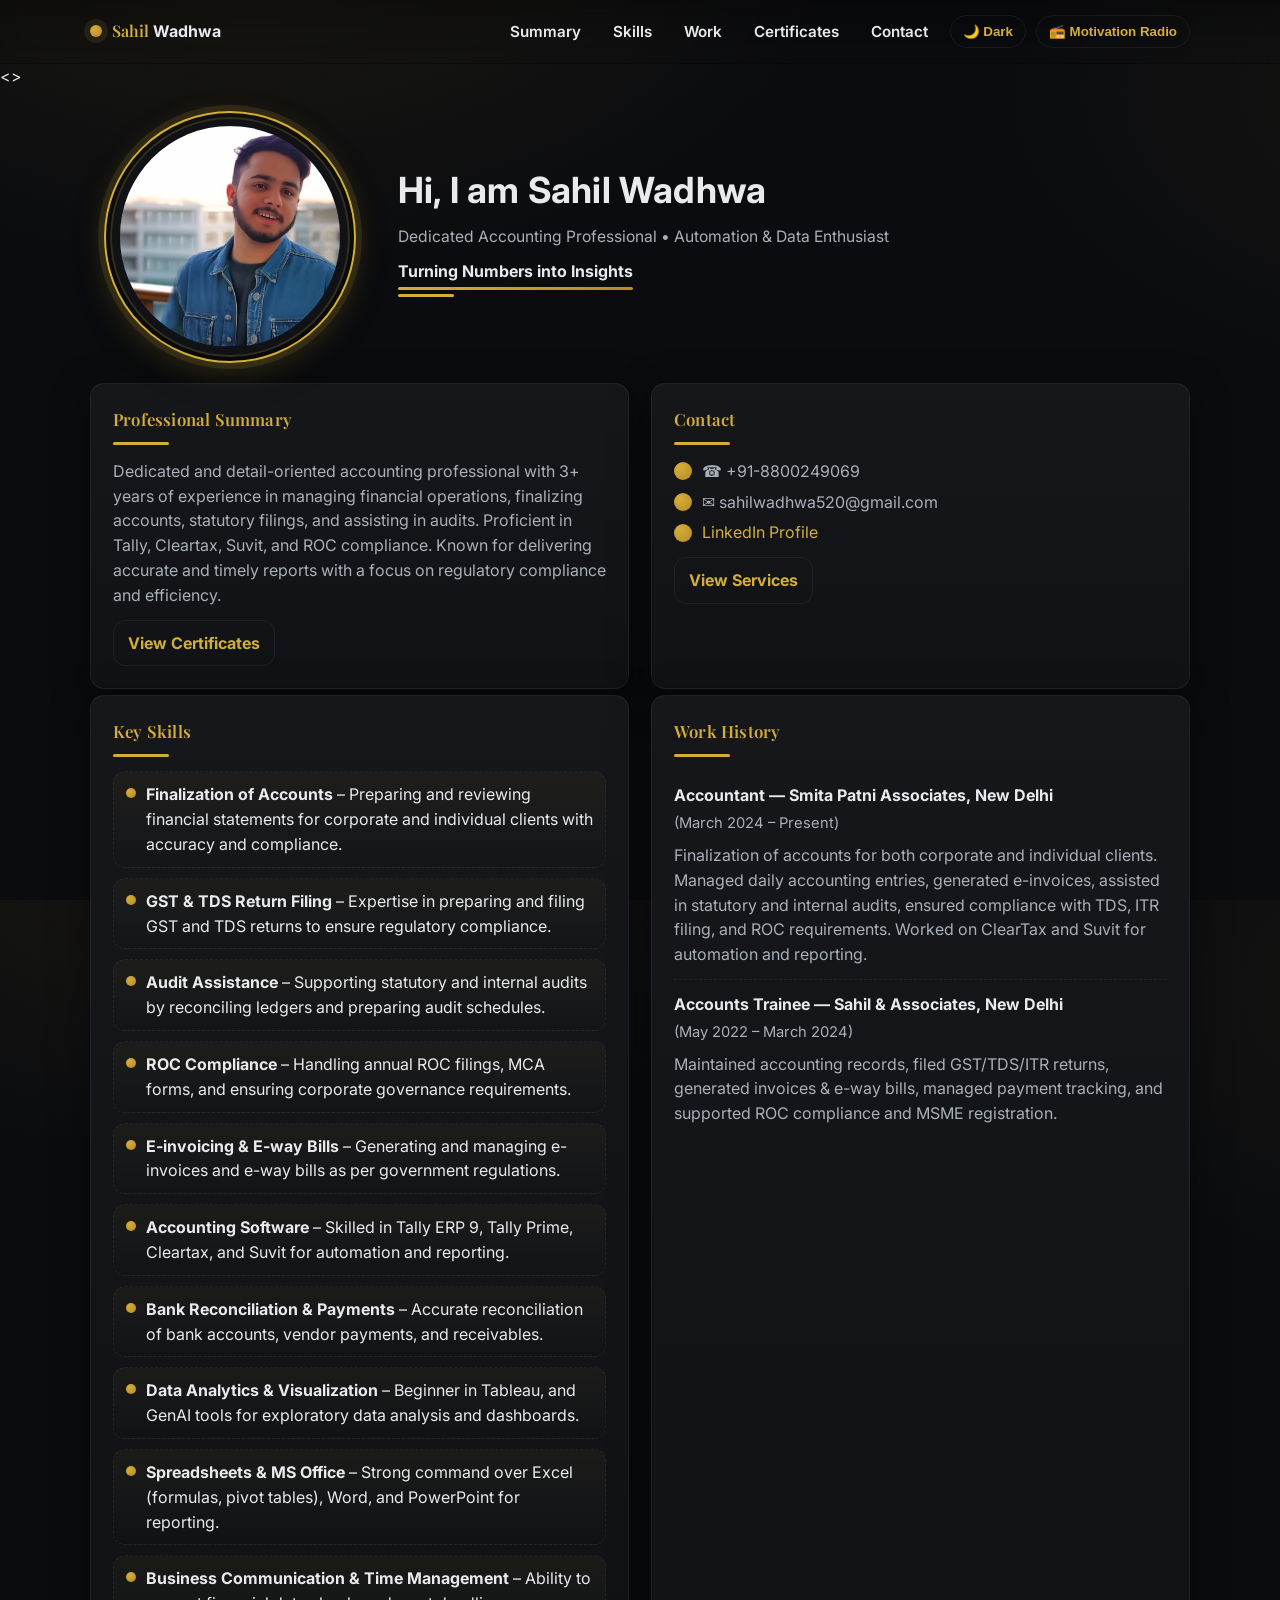
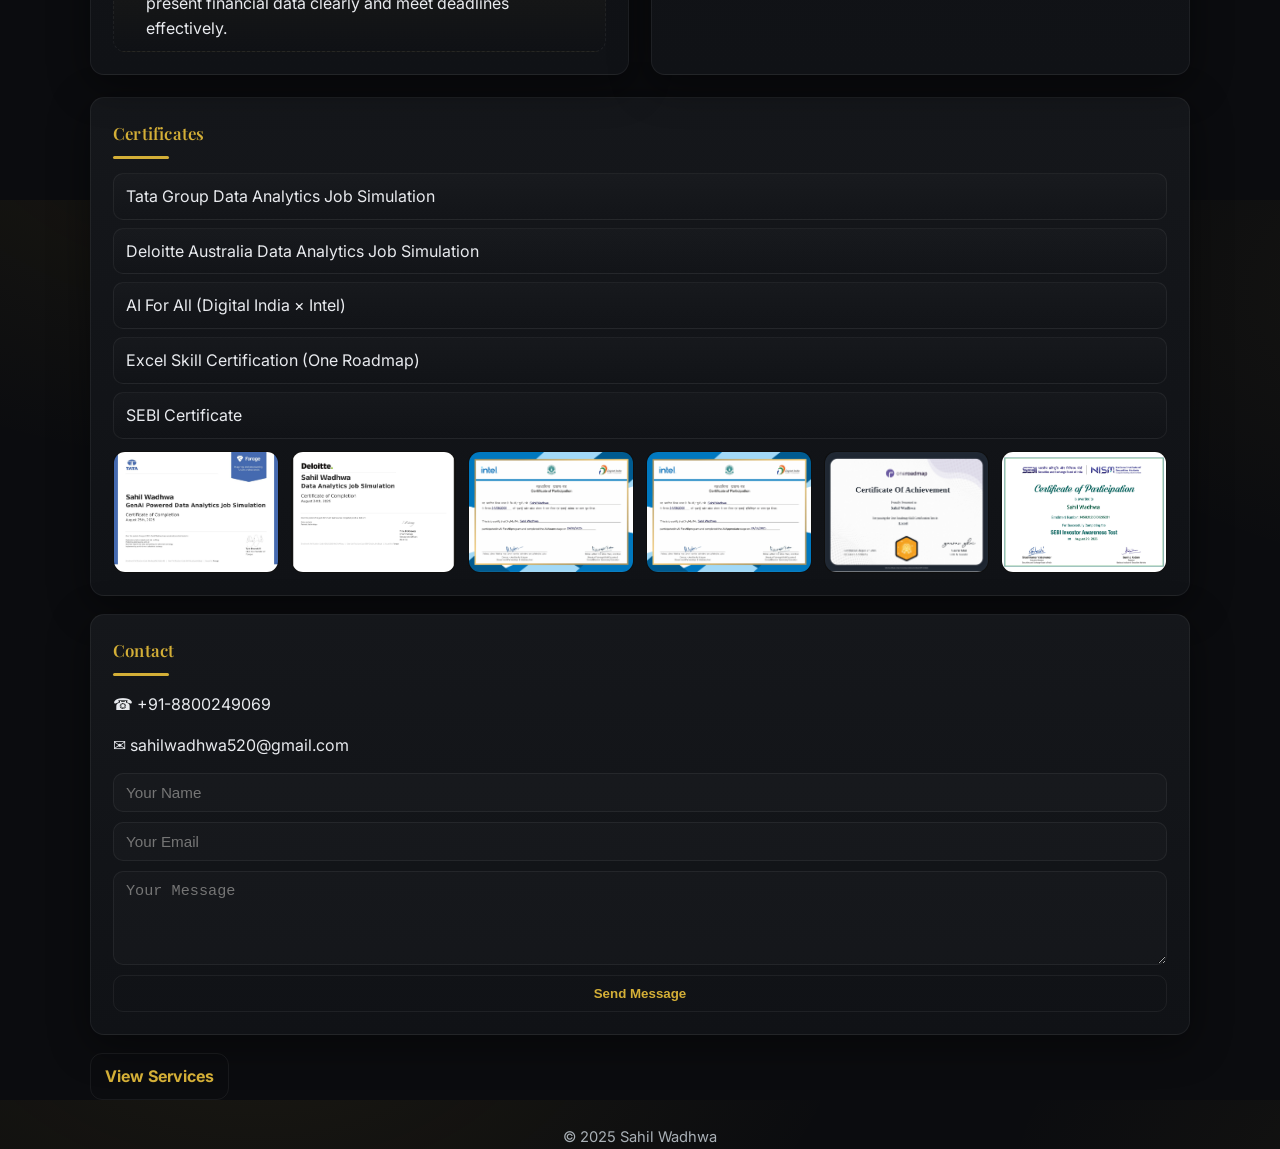
==== commit 9a113f60: "Update index.html" ====
--- a/index.html
+++ b/index.html
@@ -1,6 +1,6 @@
 <!DOCTYPE html>
 <html lang="en">
-<head>
+<<link rel="icon" type="image/png" href="favicon.png">>
   <meta charset="utf-8" />
   <meta name="viewport" content="width=device-width,initial-scale=1"/>
   <title>Sahil Wadhwa — Portfolio / Resume</title>
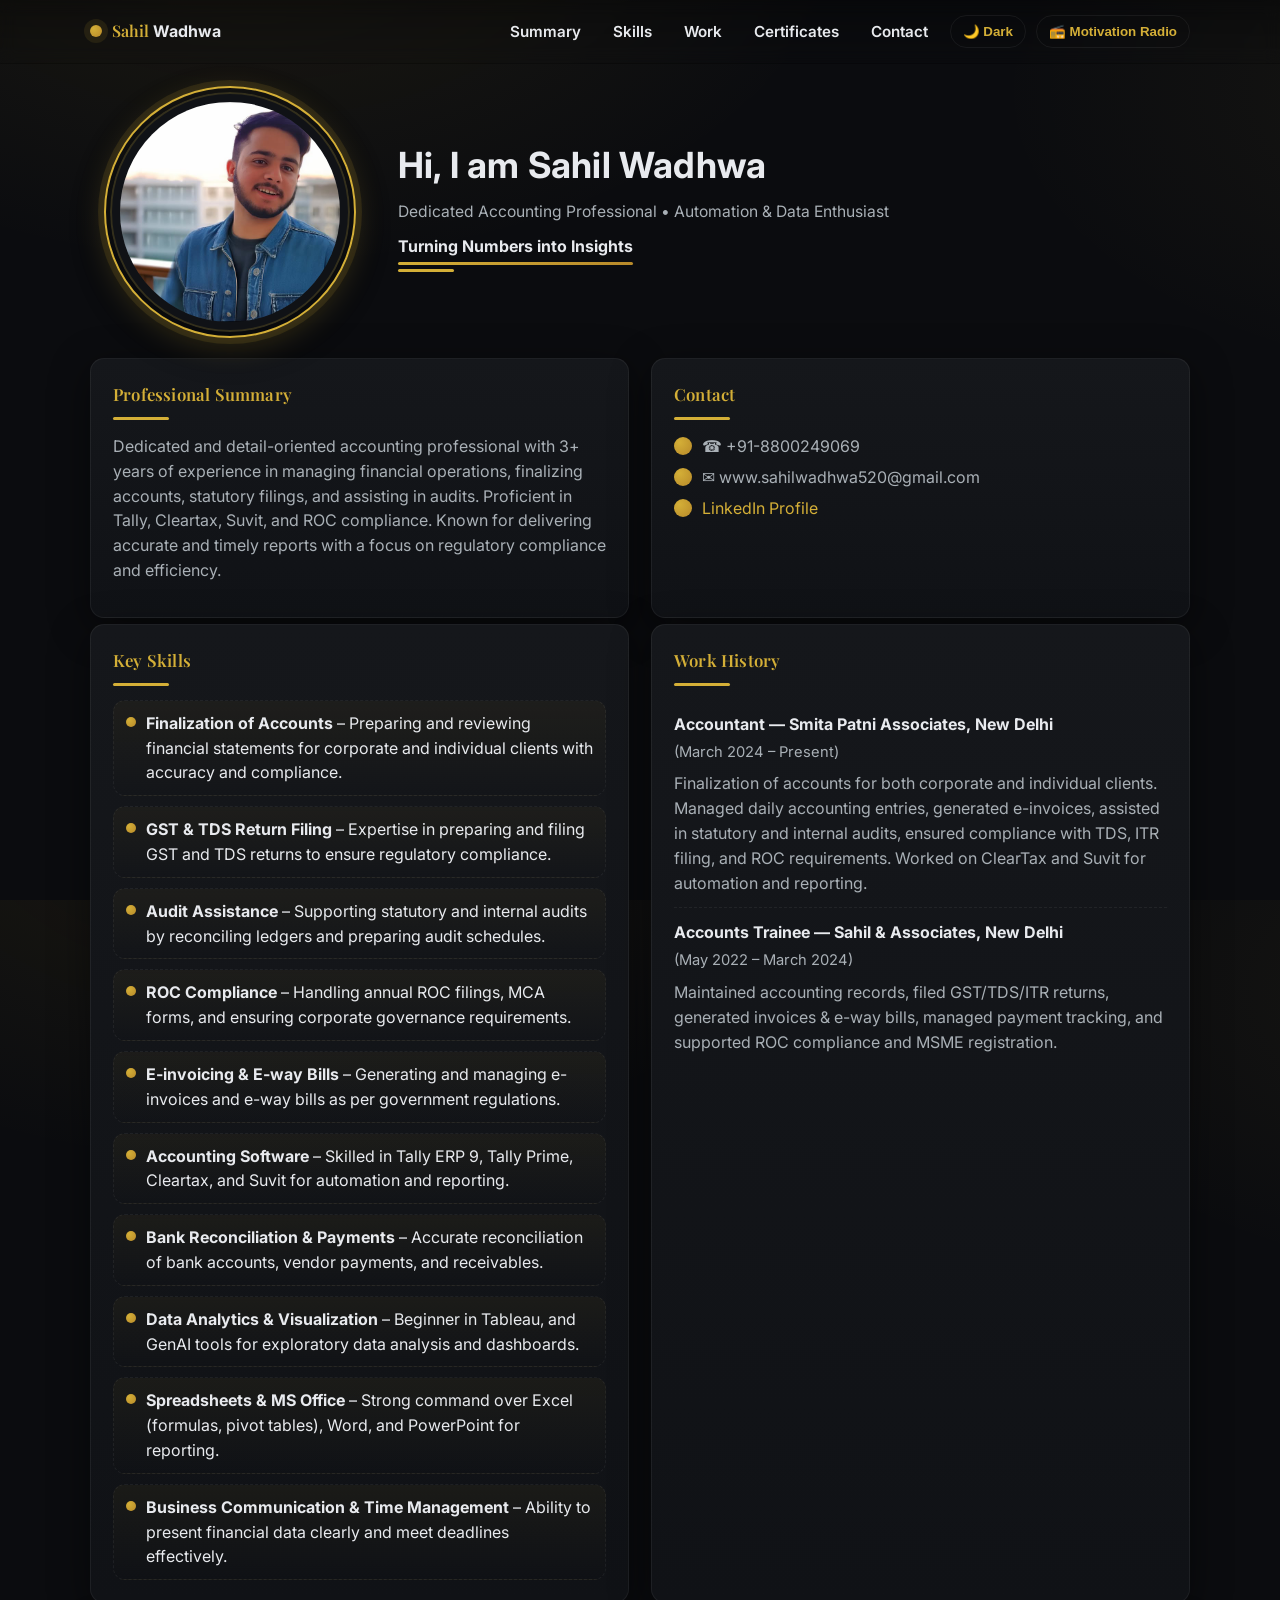
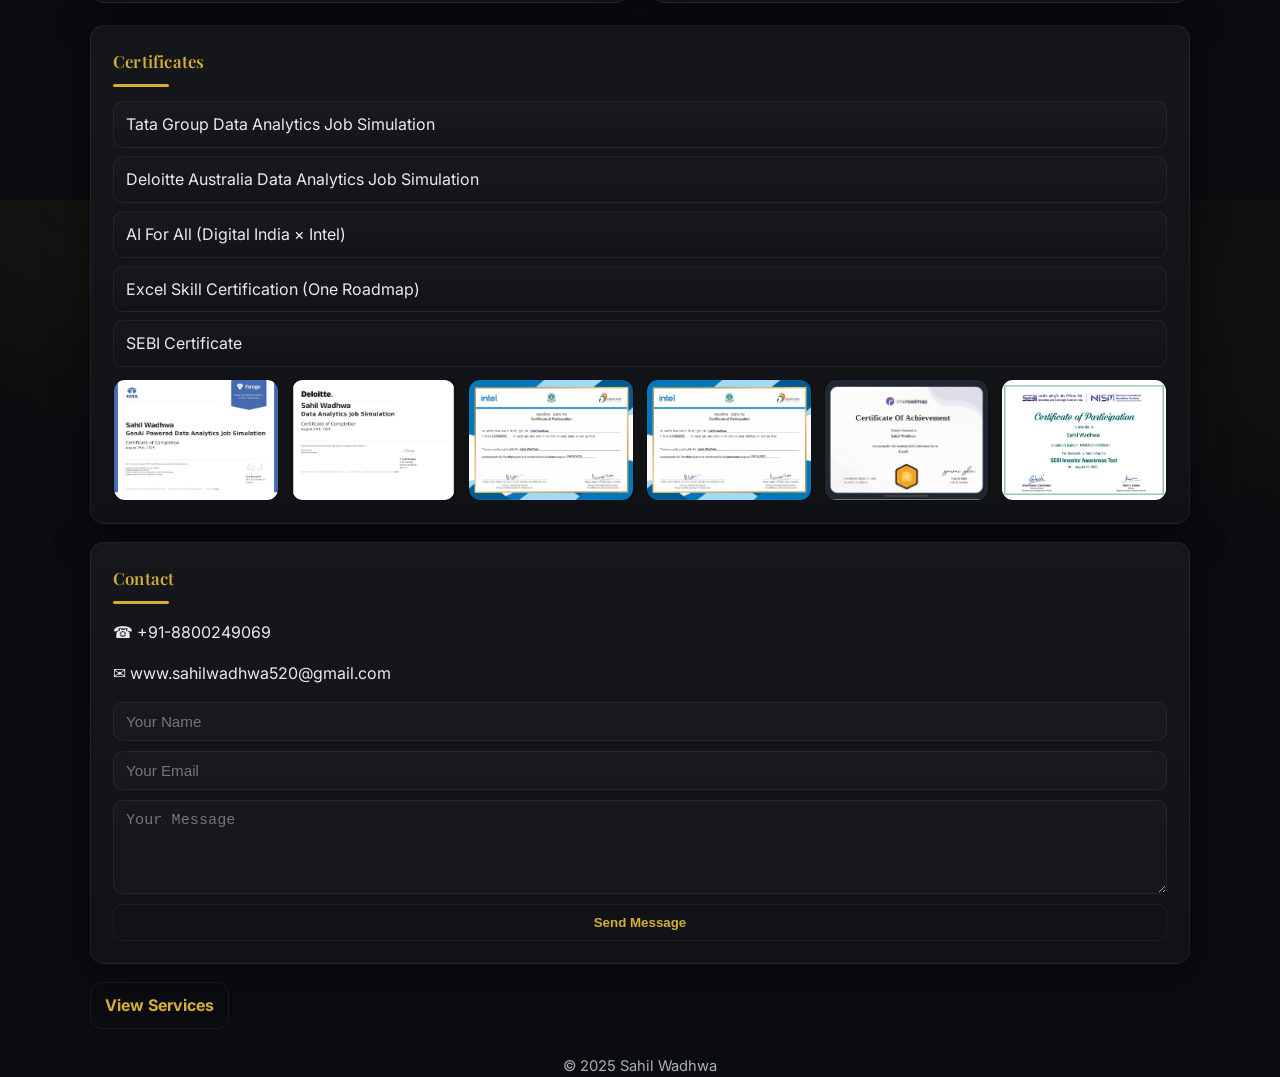
==== commit 839c0e70: "Update index.html" ====
--- a/index.html
+++ b/index.html
@@ -1,9 +1,9 @@
 <!DOCTYPE html>
 <html lang="en">
-<<link rel="icon" type="image/png" href="favicon.png">>
+ <link rel="icon" type="image/png" href="android-chrome-512x512.png">
   <meta charset="utf-8" />
   <meta name="viewport" content="width=device-width,initial-scale=1"/>
-  <title>Sahil Wadhwa — Portfolio / Resume</title>
+  <title>Sahil Wadhwa </title>
 
   <!-- Fonts -->
   <link href="https://fonts.googleapis.com/css2?family=Inter:wght@300;400;600;700&family=Playfair+Display:wght@600&display=swap" rel="stylesheet">
@@ -370,7 +370,6 @@
         <button id="toggleMusic" class="toggle" aria-pressed="false" title="Toggle motivational music">📻 Motivation Radio</button>
         <!-- Hidden audio player -->
         <audio id="motivationalPlayer" loop preload="auto">
-        <source src="WhatsApp Audio 2025-08-30 at 4.40.05 PM (1).mpeg" type="audio/mpeg">
         <source src="WhatsApp Audio 2025-08-30 at 4.40.05 PM.mpeg" type="audio/mpeg">
         <source src="WhatsApp Audio 2025-08-30 at 4.40.06 PM (1).mpeg" type="audio/mpeg">
         <source src="WhatsApp Audio 2025-08-30 at 4.40.06 PM.mpeg" type="audio/mpeg">
@@ -419,7 +418,6 @@
         <div class="hline" aria-hidden="true"></div>
         <p>Dedicated and detail-oriented accounting professional with 3+ years of experience in managing financial operations, finalizing accounts, statutory filings, and assisting in audits. Proficient in Tally, Cleartax, Suvit, and ROC compliance. Known for delivering accurate and timely reports with a focus on regulatory compliance and efficiency.</p>
         <div class="cta-row">
-          <a class="btn" href="#certificates">View Certificates</a>
         </div>
       </section>
 
@@ -428,11 +426,10 @@
         <h2>Contact</h2>
         <div class="hline" aria-hidden="true"></div>
         <p><span class="ico" aria-hidden="true"></span> ☎ +91-8800249069</p>
-        <p><span class="ico" aria-hidden="true"></span> ✉ sahilwadhwa520@gmail.com</p>
+        <p><span class="ico" aria-hidden="true"></span> ✉ www.sahilwadhwa520@gmail.com</p>
         <p><span class="ico" aria-hidden="true"></span> <a href="https://www.linkedin.com/in/sahil-wadhwa-926503189" target="_blank" rel="noopener">LinkedIn Profile</a></p>
 
         <div class="cta-row">
-          <a class="btn" href="Services.html">View Services</a>
         </div>
       </section>
     </div>
@@ -504,7 +501,7 @@
       <h2>Contact</h2>
       <div class="hline" aria-hidden="true"></div>
       <p>☎ +91-8800249069</p>
-      <p>✉ sahilwadhwa520@gmail.com</p>
+      <p>✉ www.sahilwadhwa520@gmail.com</p>
 
       <form action="https://formspree.io/f/mldwjbnv" method="POST" aria-label="Contact form">
         <input type="text" name="name" placeholder="Your Name" required>
